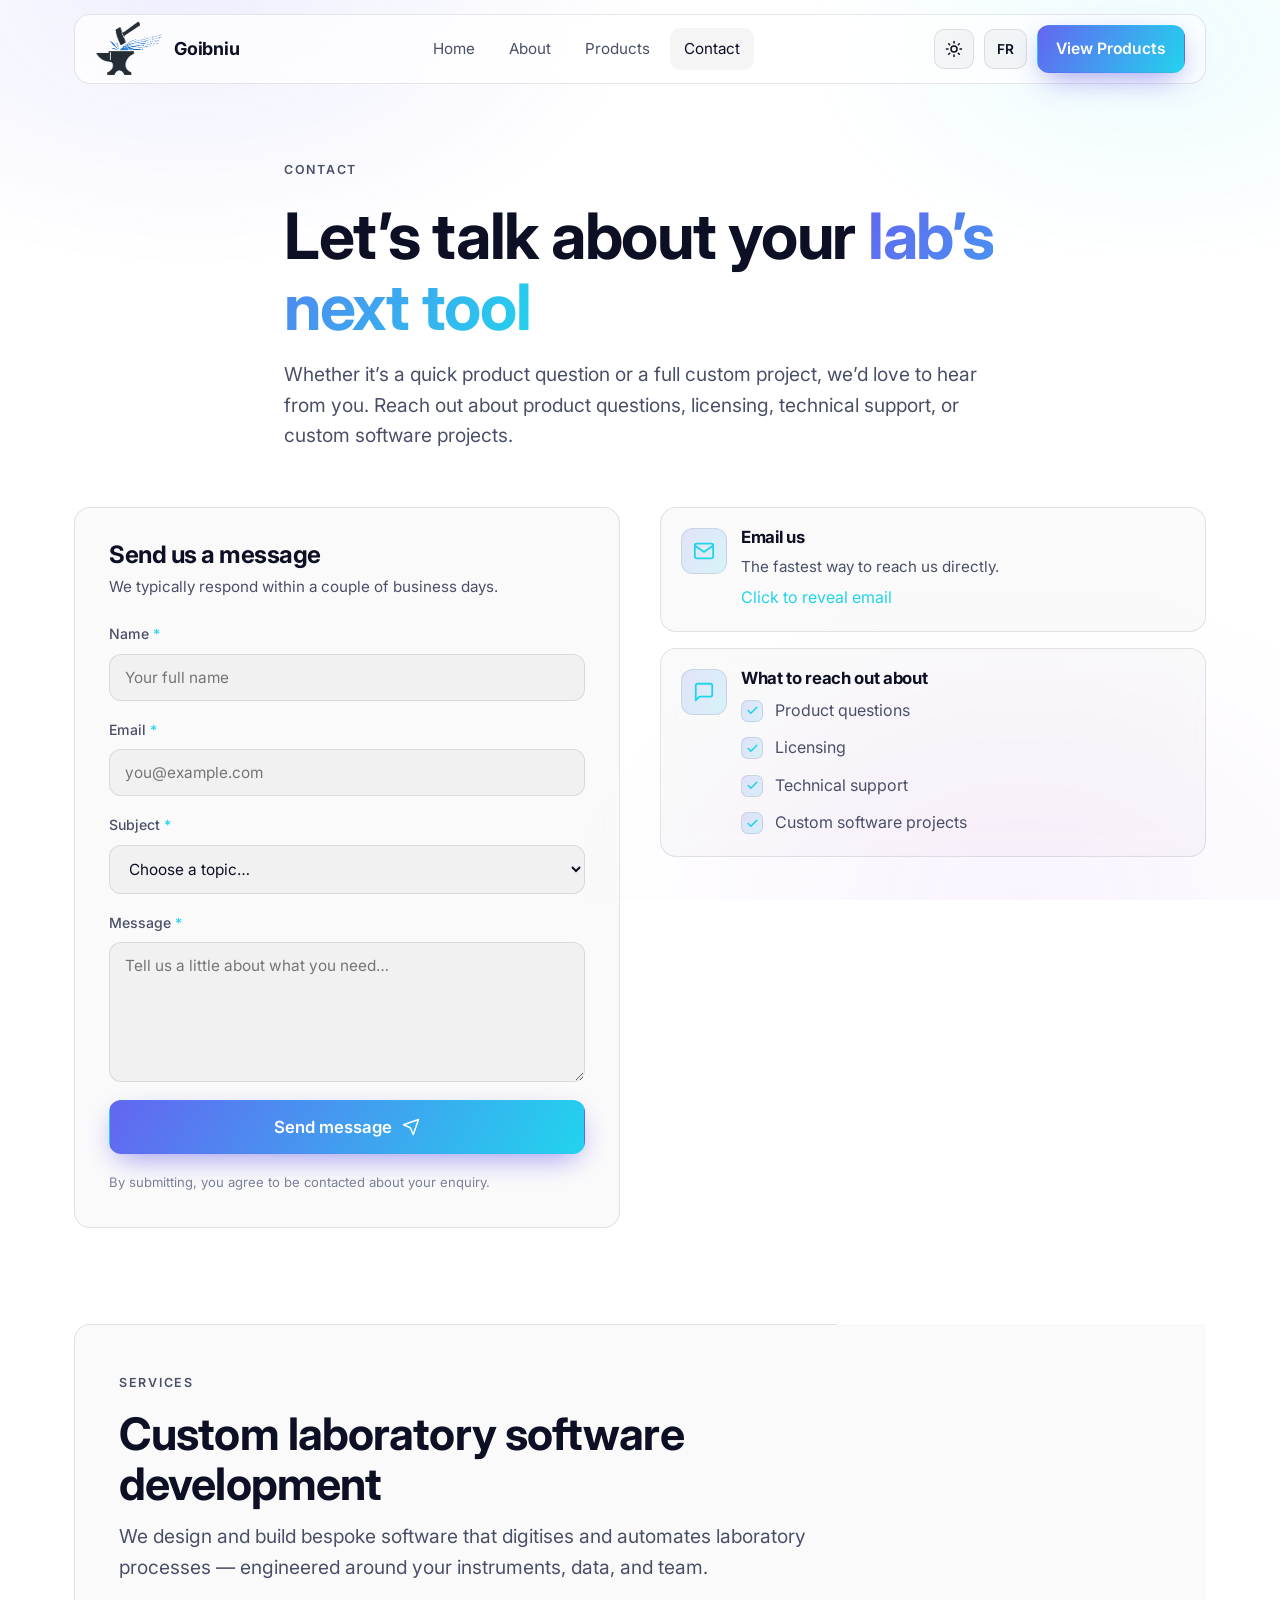
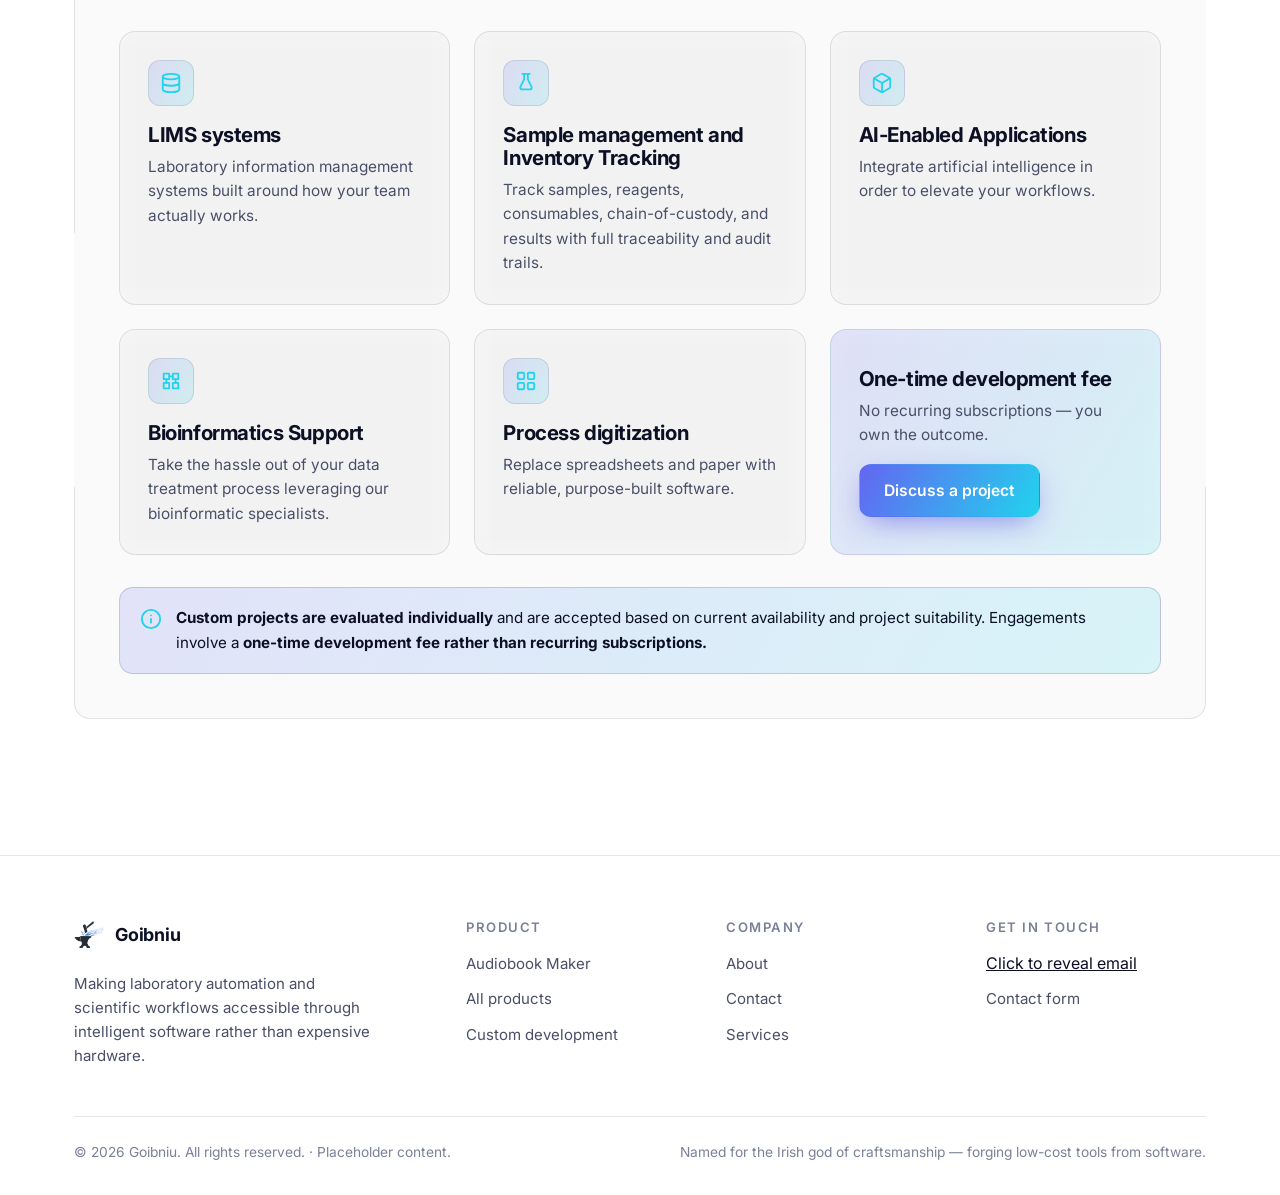
==== contact.html @ ac3070be "initial website" ====
<!DOCTYPE html>
<html lang="en" data-theme="dark">
<head>
  <meta charset="UTF-8" />
  <meta name="viewport" content="width=device-width, initial-scale=1.0" />
  <title>Contact — Goibniu</title>
  <meta name="description" content="Contact Goibniu about product questions, licensing, technical support, or custom laboratory software development. Custom projects are one-time development fees, not subscriptions." />
  <meta name="author" content="Goibniu" />
  <link rel="canonical" href="https://goibniu.example/contact.html" />
  <meta property="og:type" content="website" />
  <meta property="og:title" content="Contact — Goibniu" />
  <meta property="og:description" content="Discuss product questions, licensing, technical support, and custom laboratory software projects." />
  <meta property="og:image" content="assets/img/logo.png" />
  <link rel="icon" type="image/png" href="assets/img/favicon.png" />
  <link rel="preconnect" href="https://fonts.googleapis.com" />
  <link rel="preconnect" href="https://fonts.gstatic.com" crossorigin />
  <link href="https://fonts.googleapis.com/css2?family=Inter:wght@400;500;600;700;800&display=swap" rel="stylesheet" />
  <link rel="stylesheet" href="assets/css/styles.css" />
</head>
<body>
  <!-- ============ HEADER ============ -->
  <header class="nav-wrap">
    <div class="container">
      <nav class="nav" aria-label="Primary">
        <a class="brand" href="index.html" aria-label="Goibniu home">
          <img src="assets/img/logo.png" alt="Goibniu logo" />
          <span>Goibniu</span>
        </a>
        <div class="nav-links">
          <a href="index.html">Home</a>
          <a href="about.html">About</a>
          <a href="products.html">Products</a>
          <a href="contact.html" class="active">Contact</a>
        </div>
        <div class="nav-actions">
          <button class="icon-btn theme-toggle" data-theme-toggle aria-label="Toggle color theme" title="Toggle theme">
            <svg class="moon" viewBox="0 0 24 24" fill="none" stroke="currentColor" stroke-width="2" stroke-linecap="round" stroke-linejoin="round"><path d="M21 12.79A9 9 0 1 1 11.21 3 7 7 0 0 0 21 12.79z"/></svg>
            <svg class="sun" viewBox="0 0 24 24" fill="none" stroke="currentColor" stroke-width="2" stroke-linecap="round" stroke-linejoin="round"><circle cx="12" cy="12" r="4"/><path d="M12 2v2M12 20v2M4.9 4.9l1.4 1.4M17.7 17.7l1.4 1.4M2 12h2M20 12h2M4.9 19.1l1.4-1.4M17.7 6.3l1.4-1.4"/></svg>
          </button>
          <button class="icon-btn" data-lang-toggle aria-label="Passer en français" title="Français" style="width:auto;padding:0 12px;font-weight:600;font-size:.85rem">FR</button>
          <a href="products.html" class="btn btn-primary" style="padding:10px 18px">View Products</a>
          <button class="icon-btn nav-toggle" data-nav-toggle aria-label="Open menu" aria-expanded="false">
            <svg viewBox="0 0 24 24" fill="none" stroke="currentColor" stroke-width="2" stroke-linecap="round"><path d="M3 6h18M3 12h18M3 18h18"/></svg>
          </button>
        </div>
      </nav>
      <div class="mobile-menu" data-mobile-menu>
        <a href="index.html">Home</a>
        <a href="about.html">About</a>
        <a href="products.html">Products</a>
        <a href="contact.html">Contact</a>
      </div>
    </div>
  </header>

  <main>
    <!-- ============ PAGE HERO ============ -->
    <section class="page-hero">
      <div class="container reveal" style="max-width:760px">
        <span class="eyebrow">Contact</span>
        <h1>Let’s talk about your <span class="gradient-text">lab’s next tool</span></h1>
        <p class="lead">Whether it’s a quick product question or a full custom project, we’d love to hear from you. Reach out about product questions, licensing, technical support, or custom software projects.</p>
      </div>
    </section>

    <!-- ============ CONTACT GRID ============ -->
    <section class="section" style="padding-top:32px">
      <div class="container">
        <div class="split" style="align-items:start;gap:40px">
          <!-- Form -->
          <div class="glass reveal" style="padding:34px">
            <h2 style="font-size:1.5rem;margin-bottom:6px">Send us a message</h2>
            <p class="muted" style="margin-bottom:24px;font-size:.95rem">We typically respond within a couple of business days.</p>
            <form class="form-grid" data-contact-form novalidate>
              <!-- Get a free access key at https://web3forms.com and paste it below -->
              <input type="hidden" name="access_key" value="51d391f5-1094-491f-82f8-a4ade3b800b3" />
              <input type="checkbox" name="botcheck" style="display:none" tabindex="-1" autocomplete="off" />
              <div class="field">
                <label for="name">Name <span class="req">*</span></label>
                <input id="name" name="name" type="text" placeholder="Your full name" required autocomplete="name" />
              </div>
              <div class="field">
                <label for="email">Email <span class="req">*</span></label>
                <input id="email" name="email" type="email" placeholder="you@example.com" required autocomplete="email" />
              </div>
              <div class="field">
                <label for="subject">Subject <span class="req">*</span></label>
                <select id="subject" name="subject" required>
                  <option value="">Choose a topic…</option>
                  <option>Product question</option>
                  <option>Licensing</option>
                  <option>Technical support</option>
                  <option>Custom software project</option>
                  <option>Other</option>
                </select>
              </div>
              <div class="field">
                <label for="message">Message <span class="req">*</span></label>
                <textarea id="message" name="message" placeholder="Tell us a little about what you need…" required></textarea>
              </div>
              <button type="submit" class="btn btn-primary btn-lg btn-block">
                Send message
                <svg viewBox="0 0 24 24" fill="none" stroke="currentColor" stroke-width="2" stroke-linecap="round" stroke-linejoin="round"><path d="m22 2-7 20-4-9-9-4 20-7z"/></svg>
              </button>
              <p class="form-note">By submitting, you agree to be contacted about your enquiry.</p>
              <p class="notice" data-form-status role="status" aria-live="polite" style="display:none;margin-top:4px"></p>
            </form>
          </div>

          <!-- Contact info -->
          <div class="reveal d1">
            <div class="contact-cards">
              <div class="card contact-card">
                <div class="icon"><svg viewBox="0 0 24 24" fill="none" stroke="currentColor" stroke-width="2" stroke-linecap="round" stroke-linejoin="round"><rect x="2" y="4" width="20" height="16" rx="2"/><path d="m22 6-10 7L2 6"/></svg></div>
                <div>
                  <h3 style="font-size:1.05rem">Email us</h3>
                  <p class="muted" style="font-size:.95rem;margin-bottom:6px">The fastest way to reach us directly.</p>
                  <button type="button" data-reveal-email data-eu="damianjmagill" data-ed="gmail.com" style="color:var(--cyan);font-weight:600;background:none;border:none;padding:0;cursor:pointer;font:inherit">Click to reveal email</button>
                </div>
              </div>
              <div class="card contact-card">
                <div class="icon"><svg viewBox="0 0 24 24" fill="none" stroke="currentColor" stroke-width="2" stroke-linecap="round" stroke-linejoin="round"><path d="M21 15a2 2 0 0 1-2 2H7l-4 4V5a2 2 0 0 1 2-2h14a2 2 0 0 1 2 2z"/></svg></div>
                <div>
                  <h3 style="font-size:1.05rem">What to reach out about</h3>
                  <ul class="check-list" style="margin-top:10px">
                    <li><span class="ck"><svg viewBox="0 0 24 24" fill="none" stroke="currentColor" stroke-width="3" stroke-linecap="round" stroke-linejoin="round"><path d="M20 6 9 17l-5-5"/></svg></span> Product questions</li>
                    <li><span class="ck"><svg viewBox="0 0 24 24" fill="none" stroke="currentColor" stroke-width="3" stroke-linecap="round" stroke-linejoin="round"><path d="M20 6 9 17l-5-5"/></svg></span> Licensing</li>
                    <li><span class="ck"><svg viewBox="0 0 24 24" fill="none" stroke="currentColor" stroke-width="3" stroke-linecap="round" stroke-linejoin="round"><path d="M20 6 9 17l-5-5"/></svg></span> Technical support</li>
                    <li><span class="ck"><svg viewBox="0 0 24 24" fill="none" stroke="currentColor" stroke-width="3" stroke-linecap="round" stroke-linejoin="round"><path d="M20 6 9 17l-5-5"/></svg></span> Custom software projects</li>
                  </ul>
                </div>
              </div>
            </div>
          </div>
        </div>
      </div>
    </section>

    <!-- ============ CUSTOM SERVICES SECTION ============ -->
    <section class="section" id="custom" style="padding-top:0">
      <div class="container">
        <div class="glass" style="padding:44px">
          <div class="section-head reveal" style="max-width:720px">
            <span class="eyebrow">Services</span>
            <h2>Custom laboratory software development</h2>
            <p class="lead">We design and build bespoke software that digitises and automates laboratory processes — engineered around your instruments, data, and team.</p>
          </div>

          <div class="grid grid-3 reveal d1">
            <article class="card">
              <div class="icon"><svg viewBox="0 0 24 24" fill="none" stroke="currentColor" stroke-width="2" stroke-linecap="round" stroke-linejoin="round"><ellipse cx="12" cy="5" rx="9" ry="3"/><path d="M3 5v14a9 3 0 0 0 18 0V5M3 12a9 3 0 0 0 18 0"/></svg></div>
              <h3>LIMS systems</h3>
              <p>Laboratory information management systems built around how your team actually works.</p>
            </article>
            <article class="card">
              <div class="icon"><svg viewBox="0 0 24 24" fill="none" stroke="currentColor" stroke-width="2" stroke-linecap="round" stroke-linejoin="round"><path d="M10 2v6l-4 8a2 2 0 0 0 2 3h8a2 2 0 0 0 2-3l-4-8V2M8 2h8"/></svg></div>
              <h3>Sample management and Inventory Tracking</h3>
              <p>Track samples, reagents, consumables, chain-of-custody, and results with full traceability and audit trails.</p>
            </article>
            <article class="card">
              <div class="icon"><svg viewBox="0 0 24 24" fill="none" stroke="currentColor" stroke-width="2" stroke-linecap="round" stroke-linejoin="round"><path d="M21 16V8a2 2 0 0 0-1-1.73l-7-4a2 2 0 0 0-2 0l-7 4A2 2 0 0 0 3 8v8a2 2 0 0 0 1 1.73l7 4a2 2 0 0 0 2 0l7-4A2 2 0 0 0 21 16z"/><path d="M3.3 7 12 12l8.7-5M12 22V12"/></svg></div>
              <h3>AI-Enabled Applications</h3>
              <p>Integrate artificial intelligence in order to elevate your workflows.</p>
            </article>
            <article class="card">
              <div class="icon"><svg viewBox="0 0 24 24" fill="none" stroke="currentColor" stroke-width="2" stroke-linecap="round" stroke-linejoin="round"><path d="M4 4h6v6H4zM14 4h6v6h-6zM14 14h6v6h-6zM4 14h6v6H4z"/><path d="M10 7h4M7 10v4M17 10v4"/></svg></div>
              <h3>Bioinformatics Support</h3>
              <p>Take the hassle out of your data treatment process leveraging our bioinformatic specialists.</p>
            </article>
            <article class="card">
              <div class="icon"><svg viewBox="0 0 24 24" fill="none" stroke="currentColor" stroke-width="2" stroke-linecap="round" stroke-linejoin="round"><rect x="3" y="3" width="7" height="7" rx="1"/><rect x="14" y="3" width="7" height="7" rx="1"/><rect x="14" y="14" width="7" height="7" rx="1"/><rect x="3" y="14" width="7" height="7" rx="1"/></svg></div>
              <h3>Process digitization</h3>
              <p>Replace spreadsheets and paper with reliable, purpose-built software.</p>
            </article>
            <article class="card" style="display:grid;align-content:center;background:var(--brand-grad-soft)">
              <h3 style="margin-bottom:8px">One-time development fee</h3>
              <p class="muted" style="margin-bottom:16px">No recurring subscriptions — you own the outcome.</p>
              <a href="#" data-mailto-link data-eu="damianjmagill" data-ed="gmail.com" data-subject="Custom project enquiry" class="btn btn-primary" style="width:fit-content">Discuss a project</a>
            </article>
          </div>

          <div class="notice reveal" style="margin-top:32px">
            <span class="n-ic"><svg viewBox="0 0 24 24" width="22" height="22" fill="none" stroke="currentColor" stroke-width="2" stroke-linecap="round" stroke-linejoin="round"><circle cx="12" cy="12" r="10"/><path d="M12 16v-4M12 8h.01"/></svg></span>
            <p><strong>Custom projects are evaluated individually</strong> and are accepted based on current availability and project suitability. Engagements involve a <strong>one-time development fee rather than recurring subscriptions.</strong></p>
          </div>
        </div>
      </div>
    </section>
  </main>

  <!-- ============ FOOTER ============ -->
  <footer class="footer">
    <div class="container">
      <div class="footer-grid">
        <div class="f-brand">
          <a class="brand" href="index.html" aria-label="Goibniu home">
            <img src="assets/img/logo.png" alt="Goibniu logo" style="width:30px;height:30px" />
            <span>Goibniu</span>
          </a>
          <p>Making laboratory automation and scientific workflows accessible through intelligent software rather than expensive hardware.</p>
        </div>
        <div>
          <h4>Product</h4>
          <ul>
            <li><a href="products.html#audiobook-maker">Audiobook Maker</a></li>
            <li><a href="products.html">All products</a></li>
            <li><a href="contact.html#custom">Custom development</a></li>
          </ul>
        </div>
        <div>
          <h4>Company</h4>
          <ul>
            <li><a href="about.html">About</a></li>
            <li><a href="contact.html">Contact</a></li>
            <li><a href="contact.html#custom">Services</a></li>
          </ul>
        </div>
        <div>
          <h4>Get in touch</h4>
          <ul>
            <li><button type="button" data-reveal-email data-eu="goibniu.software" data-ed="gmail.com" style="background:none;border:none;padding:0;cursor:pointer;font:inherit;color:inherit;text-decoration:underline">Click to reveal email</button></li>
            <li><a href="contact.html">Contact form</a></li>
          </ul>
        </div>
      </div>
      <div class="footer-bottom">
        <span>© <span data-year>2026</span> Goibniu. All rights reserved. <span class="faint">· Placeholder content.</span></span>
        <span class="faint">Named for the Irish god of craftsmanship — forging low-cost tools from software.</span>
      </div>
    </div>
  </footer>

  <script src="assets/js/main.js"></script>
  <script src="assets/js/main.js"></script>
  <script src= "assets/js/i18n.fr.js"></script>
  <script src="assets/js/i18n.js"></script>
</body>
</html>
---- assets/css/styles.css ----
/* =========================================================================
   Goibniu — Design System
   Premium, minimalist SaaS aesthetic (Stripe / Linear / Vercel inspired)
   ========================================================================= */

/* ---------- Design Tokens ---------- */
:root {
  /* Brand */
  --indigo: #6366f1;
  --indigo-600: #4f46e5;
  --cyan: #22d3ee;
  --violet: #a855f7;
  --brand-grad: linear-gradient(120deg, #6366f1 0%, #22d3ee 100%);
  --brand-grad-soft: linear-gradient(120deg, rgba(99,102,241,.16), rgba(34,211,238,.16));

  /* Dark theme (default) */
  --bg: #070810;
  --bg-2: #0b0d18;
  --surface: rgba(255, 255, 255, 0.03);
  --surface-2: rgba(255, 255, 255, 0.05);
  --border: rgba(255, 255, 255, 0.08);
  --border-strong: rgba(255, 255, 255, 0.14);
  --text: #f4f5fb;
  --text-muted: #a5a9be;
  --text-faint: #71768f;
  --shadow: 0 20px 60px -20px rgba(0, 0, 0, 0.6);
  --glass-blur: saturate(160%) blur(14px);

  /* Type */
  --font: "Inter", ui-sans-serif, system-ui, -apple-system, "Segoe UI", Roboto, Helvetica, Arial, sans-serif;
  --maxw: 1180px;
  --radius: 16px;
  --radius-lg: 22px;
  --radius-sm: 10px;

  --ease: cubic-bezier(0.22, 1, 0.36, 1);
}

[data-theme="light"] {
  --bg: #ffffff;
  --bg-2: #f6f7fb;
  --surface: rgba(15, 18, 40, 0.02);
  --surface-2: rgba(15, 18, 40, 0.04);
  --border: rgba(15, 18, 40, 0.10);
  --border-strong: rgba(15, 18, 40, 0.16);
  --text: #0d1024;
  --text-muted: #4a4f68;
  --text-faint: #7b8098;
  --shadow: 0 24px 60px -28px rgba(24, 28, 60, 0.35);
}

/* ---------- Reset ---------- */
*, *::before, *::after { box-sizing: border-box; }
* { margin: 0; }
html { scroll-behavior: smooth; -webkit-text-size-adjust: 100%; }
body {
  font-family: var(--font);
  background: var(--bg);
  color: var(--text);
  line-height: 1.6;
  -webkit-font-smoothing: antialiased;
  text-rendering: optimizeLegibility;
  overflow-x: hidden;
}
img { max-width: 100%; display: block; }
a { color: inherit; text-decoration: none; }
button { font-family: inherit; cursor: pointer; }
:focus-visible { outline: 2px solid var(--cyan); outline-offset: 3px; border-radius: 6px; }

/* ---------- Ambient background ---------- */
body::before {
  content: "";
  position: fixed;
  inset: 0;
  z-index: -2;
  background:
    radial-gradient(60% 50% at 15% 0%, rgba(99, 102, 241, 0.18), transparent 60%),
    radial-gradient(50% 45% at 90% 5%, rgba(34, 211, 238, 0.14), transparent 55%),
    radial-gradient(60% 60% at 80% 100%, rgba(168, 85, 247, 0.12), transparent 60%);
  pointer-events: none;
}
[data-theme="light"] body::before { opacity: 0.55; }

/* ---------- Layout ---------- */
.container { width: 100%; max-width: var(--maxw); margin-inline: auto; padding-inline: 24px; }
.section { padding: 96px 0; position: relative; }
.section-sm { padding: 64px 0; }
.grid { display: grid; gap: 24px; }
.center { text-align: center; }

/* ---------- Typography ---------- */
h1, h2, h3, h4 { line-height: 1.12; letter-spacing: -0.02em; font-weight: 700; }
h1 { font-size: clamp(2.4rem, 5.2vw, 4rem); }
h2 { font-size: clamp(1.9rem, 3.6vw, 2.8rem); }
h3 { font-size: clamp(1.15rem, 1.6vw, 1.35rem); }
.lead { font-size: clamp(1.05rem, 1.5vw, 1.25rem); color: var(--text-muted); }
.eyebrow {
  display: inline-flex; align-items: center; gap: 8px;
  font-size: 0.78rem; font-weight: 600; letter-spacing: 0.14em; text-transform: uppercase;
  color: var(--text-muted);
}
.gradient-text {
  background: var(--brand-grad);
  -webkit-background-clip: text; background-clip: text;
  color: transparent;
}
.muted { color: var(--text-muted); }
.faint { color: var(--text-faint); }
.max-60 { max-width: 60ch; }
.mx-auto { margin-inline: auto; }

/* ---------- Badges / chips ---------- */
.badge {
  display: inline-flex; align-items: center; gap: 8px;
  padding: 6px 14px; border-radius: 999px;
  background: var(--surface-2); border: 1px solid var(--border);
  font-size: 0.8rem; font-weight: 500; color: var(--text-muted);
  backdrop-filter: var(--glass-blur);
}
.badge .dot { width: 7px; height: 7px; border-radius: 50%; background: var(--cyan); box-shadow: 0 0 10px var(--cyan); }
.chip {
  display: inline-flex; align-items: center; gap: 8px;
  padding: 8px 14px; border-radius: 10px;
  background: var(--surface); border: 1px solid var(--border);
  font-size: 0.9rem; color: var(--text);
}

/* ---------- Buttons ---------- */
.btn {
  display: inline-flex; align-items: center; justify-content: center; gap: 10px;
  padding: 13px 24px; border-radius: 12px;
  font-weight: 600; font-size: 0.98rem; border: 1px solid transparent;
  transition: transform .25s var(--ease), box-shadow .25s var(--ease), background .25s var(--ease), border-color .25s;
  white-space: nowrap;
}
.btn svg { width: 18px; height: 18px; }
.btn-primary {
  color: #fff; background: var(--brand-grad);
  box-shadow: 0 10px 30px -8px rgba(79, 70, 229, 0.6);
}
.btn-primary:hover { transform: translateY(-2px); box-shadow: 0 18px 40px -10px rgba(79, 70, 229, 0.75); }
.btn-ghost {
  color: var(--text); background: var(--surface-2);
  border-color: var(--border-strong); backdrop-filter: var(--glass-blur);
}
.btn-ghost:hover { transform: translateY(-2px); border-color: var(--cyan); background: var(--surface); }
.btn-lg { padding: 16px 30px; font-size: 1.05rem; }
.btn-block { width: 100%; }

/* ---------- Glass cards ---------- */
.glass {
  background: var(--surface);
  border: 1px solid var(--border);
  border-radius: var(--radius);
  backdrop-filter: var(--glass-blur);
  -webkit-backdrop-filter: var(--glass-blur);
}
.card {
  background: var(--surface);
  border: 1px solid var(--border);
  border-radius: var(--radius);
  padding: 28px;
  backdrop-filter: var(--glass-blur);
  transition: transform .35s var(--ease), border-color .35s, background .35s;
  position: relative; overflow: hidden;
}
.card:hover { transform: translateY(-4px); border-color: var(--border-strong); background: var(--surface-2); }
.card .icon {
  width: 46px; height: 46px; border-radius: 12px;
  display: grid; place-items: center; margin-bottom: 18px;
  background: var(--brand-grad-soft); border: 1px solid var(--border);
  color: var(--cyan);
}
.card .icon svg, .icon > svg { width: 22px; height: 22px; }
.card h3 { margin-bottom: 8px; }
.card p { color: var(--text-muted); font-size: 0.96rem; }

/* subtle top highlight line on feature cards */
.card.glow::before {
  content: ""; position: absolute; top: 0; left: 0; right: 0; height: 1px;
  background: linear-gradient(90deg, transparent, var(--cyan), transparent);
  opacity: .5;
}

/* ---------- Header / Nav ---------- */
.nav-wrap { position: sticky; top: 0; z-index: 100; }
.nav {
  display: flex; align-items: center; justify-content: space-between;
  gap: 20px; height: 70px;
  margin-top: 14px; padding: 0 20px;
  border: 1px solid var(--border); border-radius: 16px;
  background: color-mix(in srgb, var(--bg) 72%, transparent);
  backdrop-filter: var(--glass-blur); -webkit-backdrop-filter: var(--glass-blur);
  transition: box-shadow .3s, background .3s;
}
.nav.scrolled { box-shadow: var(--shadow); background: color-mix(in srgb, var(--bg) 86%, transparent); }
.brand { display: inline-flex; align-items: center; gap: 11px; font-weight: 700; font-size: 1.12rem; letter-spacing: -0.01em; }
.brand img { width: 68px; height: 60px; }
.nav-links { display: flex; align-items: center; gap: 6px; }
.nav-links a {
  padding: 9px 14px; border-radius: 10px; font-size: 0.95rem; color: var(--text-muted);
  transition: color .2s, background .2s;
}
.nav-links a:hover { color: var(--text); background: var(--surface-2); }
.nav-links a.active { color: var(--text); background: var(--surface-2); }
.nav-actions { display: flex; align-items: center; gap: 10px; }
.icon-btn {
  width: 40px; height: 40px; border-radius: 10px; display: grid; place-items: center;
  background: var(--surface-2); border: 1px solid var(--border); color: var(--text);
  transition: border-color .2s, transform .2s;
}
.icon-btn:hover { border-color: var(--cyan); transform: translateY(-1px); }
.icon-btn svg { width: 18px; height: 18px; }
.theme-toggle .sun { display: none; }
[data-theme="light"] .theme-toggle .sun { display: block; }
[data-theme="light"] .theme-toggle .moon { display: none; }
.nav-toggle { display: none; }

/* Mobile menu */
.mobile-menu {
  display: none; flex-direction: column; gap: 6px;
  margin-top: 10px; padding: 14px; border-radius: 16px;
  border: 1px solid var(--border); background: color-mix(in srgb, var(--bg) 92%, transparent);
  backdrop-filter: var(--glass-blur);
}
.mobile-menu.open { display: flex; }
.mobile-menu a { padding: 12px 14px; border-radius: 10px; color: var(--text-muted); }
.mobile-menu a:hover { background: var(--surface-2); color: var(--text); }

/* ---------- Hero ---------- */
.hero { position: relative; padding: 84px 0 72px; }
.hero-inner { max-width: 860px; }
.hero h1 { margin: 22px 0 20px; }
.hero .lead { max-width: 60ch; }
.hero-cta { display: flex; flex-wrap: wrap; gap: 14px; margin-top: 32px; }
.hero-meta { display: flex; flex-wrap: wrap; gap: 26px; margin-top: 40px; color: var(--text-faint); font-size: 0.9rem; }
.hero-meta strong { color: var(--text); font-weight: 700; display: block; font-size: 1.5rem; letter-spacing: -0.02em; }

.hero-visual { margin-top: 60px; }

/* ---------- App mockup (CSS/SVG placeholder screenshot) ---------- */
.mock {
  border-radius: var(--radius-lg); border: 1px solid var(--border-strong);
  background: linear-gradient(180deg, var(--bg-2), var(--bg));
  box-shadow: var(--shadow); overflow: hidden;
}
.mock-bar {
  display: flex; align-items: center; gap: 8px; padding: 12px 16px;
  border-bottom: 1px solid var(--border); background: var(--surface);
}
.mock-bar .dots { display: flex; gap: 7px; }
.mock-bar .dots span { width: 11px; height: 11px; border-radius: 50%; background: var(--border-strong); }
.mock-bar .dots span:nth-child(1) { background: #ff5f57; }
.mock-bar .dots span:nth-child(2) { background: #febc2e; }
.mock-bar .dots span:nth-child(3) { background: #28c840; }
.mock-bar .url {
  margin-left: 12px; font-size: 0.78rem; color: var(--text-faint);
  padding: 5px 12px; border-radius: 8px; background: var(--surface-2); border: 1px solid var(--border);
}
.mock-body { display: grid; grid-template-columns: 220px 1fr; min-height: 360px; }
.mock-side { border-right: 1px solid var(--border); padding: 16px; background: var(--surface); }
.mock-side .s-title { font-size: 0.72rem; text-transform: uppercase; letter-spacing: .12em; color: var(--text-faint); margin-bottom: 12px; }
.mock-item { display: flex; align-items: center; gap: 10px; padding: 9px 10px; border-radius: 8px; font-size: 0.85rem; color: var(--text-muted); }
.mock-item.active { background: var(--brand-grad-soft); color: var(--text); border: 1px solid var(--border); }
.mock-item .mi-ic { width: 16px; height: 16px; border-radius: 4px; background: var(--brand-grad); opacity: .8; flex: none; }
.mock-main { padding: 24px; display: flex; flex-direction: column; gap: 18px; }
.mock-h { display: flex; align-items: center; justify-content: space-between; }
.mock-h .mh-title { font-weight: 600; }
.wave { display: flex; align-items: flex-end; gap: 4px; height: 90px; padding: 14px; border-radius: 12px; background: var(--surface-2); border: 1px solid var(--border); }
.wave span { flex: 1; border-radius: 4px 4px 0 0; background: var(--brand-grad); opacity: .85; animation: wave 1.6s var(--ease) infinite; }
@keyframes wave { 0%,100% { transform: scaleY(0.35); } 50% { transform: scaleY(1); } }
.mock-row { display: flex; gap: 12px; }
.mock-pill { flex: 1; padding: 14px; border-radius: 12px; background: var(--surface-2); border: 1px solid var(--border); }
.mock-pill .p-label { font-size: 0.72rem; color: var(--text-faint); }
.mock-pill .p-val { font-weight: 600; margin-top: 4px; }
.mock-play { display: flex; align-items: center; gap: 14px; padding: 14px; border-radius: 12px; background: var(--surface); border: 1px solid var(--border); }
.mock-play .pbtn { width: 40px; height: 40px; border-radius: 50%; background: var(--brand-grad); display: grid; place-items: center; color: #fff; flex: none; }
.mock-play .pbar { flex: 1; height: 6px; border-radius: 3px; background: var(--surface-2); overflow: hidden; }
.mock-play .pbar i { display: block; height: 100%; width: 42%; background: var(--brand-grad); }

/* Generic image placeholder */
.img-ph {
  position: relative; border-radius: var(--radius); overflow: hidden;
  border: 1px solid var(--border-strong); background:
    linear-gradient(135deg, rgba(99,102,241,.12), rgba(34,211,238,.08)), var(--bg-2);
  aspect-ratio: 16 / 10; display: grid; place-items: center;
}
.img-ph .ph-label {
  position: absolute; top: 12px; left: 12px; font-size: 0.7rem; letter-spacing: .1em; text-transform: uppercase;
  color: var(--text-faint); background: var(--surface-2); border: 1px solid var(--border);
  padding: 4px 10px; border-radius: 999px;
}
.img-ph .ph-mark { opacity: .5; }
.img-ph .ph-mark svg { width: 54px; height: 54px; color: var(--text-faint); }

/* ---------- Feature grids ---------- */
.grid-2 { grid-template-columns: repeat(2, 1fr); }
.grid-3 { grid-template-columns: repeat(3, 1fr); }
.grid-4 { grid-template-columns: repeat(4, 1fr); }

/* Split section */
.split { display: grid; grid-template-columns: 1fr 1fr; gap: 56px; align-items: center; }
.split.reverse .split-media { order: -1; }

/* Feature list with checks */
.check-list { list-style: none; padding: 0; display: grid; gap: 12px; margin-top: 8px; }
.check-list li { display: flex; align-items: flex-start; gap: 12px; color: var(--text-muted); }
.check-list li .ck {
  flex: none; width: 22px; height: 22px; border-radius: 7px; display: grid; place-items: center; margin-top: 2px;
  background: var(--brand-grad-soft); border: 1px solid var(--border); color: var(--cyan);
}
.check-list li .ck svg { width: 13px; height: 13px; }

/* ---------- Callout / notice ---------- */
.notice {
  display: flex; gap: 14px; align-items: flex-start;
  padding: 18px 20px; border-radius: 14px;
  background: var(--brand-grad-soft); border: 1px solid var(--border-strong);
}
.notice .n-ic { flex: none; color: var(--cyan); margin-top: 2px; }
.notice p { color: var(--text); font-size: 0.95rem; }
.notice strong { color: var(--text); }

/* ---------- CTA band ---------- */
.cta-band {
  position: relative; overflow: hidden; text-align: center;
  padding: 72px 32px; border-radius: var(--radius-lg);
  border: 1px solid var(--border-strong);
  background: linear-gradient(120deg, rgba(99,102,241,.16), rgba(34,211,238,.12)), var(--bg-2);
}
.cta-band::after {
  content: ""; position: absolute; inset: -40% -10% auto; height: 60%;
  background: radial-gradient(50% 60% at 50% 0%, rgba(34,211,238,.25), transparent 70%);
  pointer-events: none;
}
.cta-band h2 { margin-bottom: 14px; }
.cta-band .hero-cta { justify-content: center; }

/* ---------- Product catalogue ---------- */
.product {
  display: grid; grid-template-columns: 1.05fr 1fr; gap: 0;
  border: 1px solid var(--border); border-radius: var(--radius-lg); overflow: hidden;
  background: var(--surface); backdrop-filter: var(--glass-blur);
}
.product .p-media { padding: 32px; display: grid; align-content: center; background:
  linear-gradient(160deg, rgba(99,102,241,.10), rgba(34,211,238,.05)); border-right: 1px solid var(--border); }
.product .p-info { padding: 40px; }
.product .p-info h3 { font-size: 1.7rem; margin-bottom: 6px; }
.product .p-tag { color: var(--cyan); font-size: 0.85rem; font-weight: 600; letter-spacing: .04em; }
.spec-grid { display: grid; grid-template-columns: 1fr 1fr; gap: 12px; margin: 22px 0; }
.spec {
  padding: 12px 14px; border-radius: 12px; background: var(--surface-2); border: 1px solid var(--border);
}
.spec .s-k { font-size: 0.72rem; text-transform: uppercase; letter-spacing: .1em; color: var(--text-faint); }
.spec .s-v { font-weight: 600; font-size: 0.92rem; margin-top: 3px; }
.tags { display: flex; flex-wrap: wrap; gap: 8px; margin: 18px 0; }

/* Coming soon product card */
.soon {
  border: 1px dashed var(--border-strong); border-radius: var(--radius-lg);
  padding: 40px; text-align: center; background: var(--surface);
}
.soon .icon { margin: 0 auto 16px; }

/* ---------- Contact ---------- */
.form-grid { display: grid; gap: 18px; }
.field { display: grid; gap: 8px; }
.field label { font-size: 0.88rem; font-weight: 500; color: var(--text-muted); }
.field input, .field textarea, .field select {
  width: 100%; padding: 13px 15px; border-radius: 12px;
  background: var(--surface-2); border: 1px solid var(--border); color: var(--text);
  font-family: inherit; font-size: 0.96rem; transition: border-color .2s, background .2s;
}
.field textarea { resize: vertical; min-height: 140px; }
.field input:focus, .field textarea:focus, .field select:focus { border-color: var(--cyan); background: var(--surface); outline: none; }
.field .req { color: var(--cyan); }
.form-note { font-size: 0.82rem; color: var(--text-faint); }
.contact-cards { display: grid; gap: 16px; }
.contact-card { display: flex; gap: 14px; align-items: flex-start; padding: 20px; }
.contact-card .icon { margin: 0; }

/* ---------- Footer ---------- */
.footer { border-top: 1px solid var(--border); margin-top: 40px; padding: 64px 0 32px; }
.footer-grid { display: grid; grid-template-columns: 1.6fr repeat(3, 1fr); gap: 40px; }
.footer h4 { font-size: 0.82rem; text-transform: uppercase; letter-spacing: .12em; color: var(--text-faint); margin-bottom: 16px; font-weight: 600; }
.footer ul { list-style: none; padding: 0; display: grid; gap: 10px; }
.footer ul a { color: var(--text-muted); font-size: 0.94rem; }
.footer ul a:hover { color: var(--text); }
.footer .f-brand p { color: var(--text-muted); max-width: 34ch; margin-top: 14px; font-size: 0.94rem; }
.footer-bottom {
  margin-top: 48px; padding-top: 24px; border-top: 1px solid var(--border);
  display: flex; justify-content: space-between; gap: 16px; flex-wrap: wrap;
  color: var(--text-faint); font-size: 0.86rem;
}

/* ---------- Scroll reveal ---------- */
.reveal { opacity: 0; transform: translateY(24px); transition: opacity .7s var(--ease), transform .7s var(--ease); }
.reveal.in { opacity: 1; transform: none; }
.reveal.d1 { transition-delay: .08s; }
.reveal.d2 { transition-delay: .16s; }
.reveal.d3 { transition-delay: .24s; }

/* ---------- Page hero (secondary pages) ---------- */
.page-hero { padding: 72px 0 24px; }
.page-hero h1 { margin: 18px 0 16px; }

/* ---------- Divider label ---------- */
.section-head { max-width: 640px; margin-bottom: 48px; }
.section-head.center { margin-inline: auto; }
.section-head h2 { margin: 14px 0 12px; }

/* ---------- Responsive ---------- */
@media (max-width: 980px) {
  .grid-4 { grid-template-columns: repeat(2, 1fr); }
  .grid-3 { grid-template-columns: repeat(2, 1fr); }
  .split, .product { grid-template-columns: 1fr; }
  .split.reverse .split-media { order: 0; }
  .product .p-media { border-right: none; border-bottom: 1px solid var(--border); }
  .footer-grid { grid-template-columns: 1fr 1fr; }
  .footer .f-brand { grid-column: 1 / -1; }
}
@media (max-width: 720px) {
  .section { padding: 72px 0; }
  .nav-links { display: none; }
  .nav-toggle { display: grid; }
  .grid-4, .grid-3, .grid-2 { grid-template-columns: 1fr; }
  .spec-grid { grid-template-columns: 1fr 1fr; }
  .mock-body { grid-template-columns: 1fr; }
  .mock-side { display: none; }
  .footer-grid { grid-template-columns: 1fr; }
  .hero-meta { gap: 20px; }
}

/* Reduced motion */
@media (prefers-reduced-motion: reduce) {
  * { animation: none !important; scroll-behavior: auto !important; }
  .reveal { opacity: 1; transform: none; transition: none; }
}

/* Audiobook screenshot */

.hero-screenshot {
    width: 100%;
    max-width: 1100px;
    display: block;
    margin: 0 auto;
    border-radius: 18px;
    border: 1px solid rgba(255,255,255,0.08);
    box-shadow: 0 30px 80px rgba(0,0,0,.45);
}

/* =========================================================================
   Legal & Policies page — additive only, does not modify existing rules
   ========================================================================= */

.legal-layout {
  display: grid;
  grid-template-columns: 260px 1fr;
  gap: 32px;
  align-items: start;
}

.legal-nav {
  display: grid;
  gap: 4px;
  position: sticky;
  top: 96px;
  padding: 8px;
  border: 1px solid var(--border);
  border-radius: var(--radius);
  background: var(--surface);
}

.legal-nav-item {
  display: flex;
  align-items: center;
  text-align: left;
  width: 100%;
  padding: 11px 14px;
  border-radius: var(--radius-sm);
  border: none;
  background: transparent;
  color: var(--text-muted);
  font-family: inherit;
  font-size: 0.92rem;
  font-weight: 500;
  cursor: pointer;
  transition: background .2s var(--ease), color .2s var(--ease);
}

.legal-nav-item:hover { color: var(--text); background: var(--surface-2); }

.legal-nav-item.active {
  color: var(--text);
  background: var(--brand-grad-soft);
  border: 1px solid var(--border);
  font-weight: 600;
}

.legal-content {
  padding: 44px;
  min-height: 320px;
}

.legal-doc { display: none; }
.legal-doc.active { display: block; }
.legal-doc h2 { margin: 12px 0 8px; }
.legal-doc .legal-meta { margin-bottom: 24px; font-size: 0.88rem; }
.legal-doc .notice { margin-top: 8px; }

@media (max-width: 860px) {
  .legal-layout { grid-template-columns: 1fr; }
  .legal-nav {
    position: static;
    grid-auto-flow: column;
    grid-auto-columns: max-content;
    overflow-x: auto;
    -webkit-overflow-scrolling: touch;
  }
  .legal-nav-item { white-space: nowrap; }
  .legal-content { padding: 28px; }
}
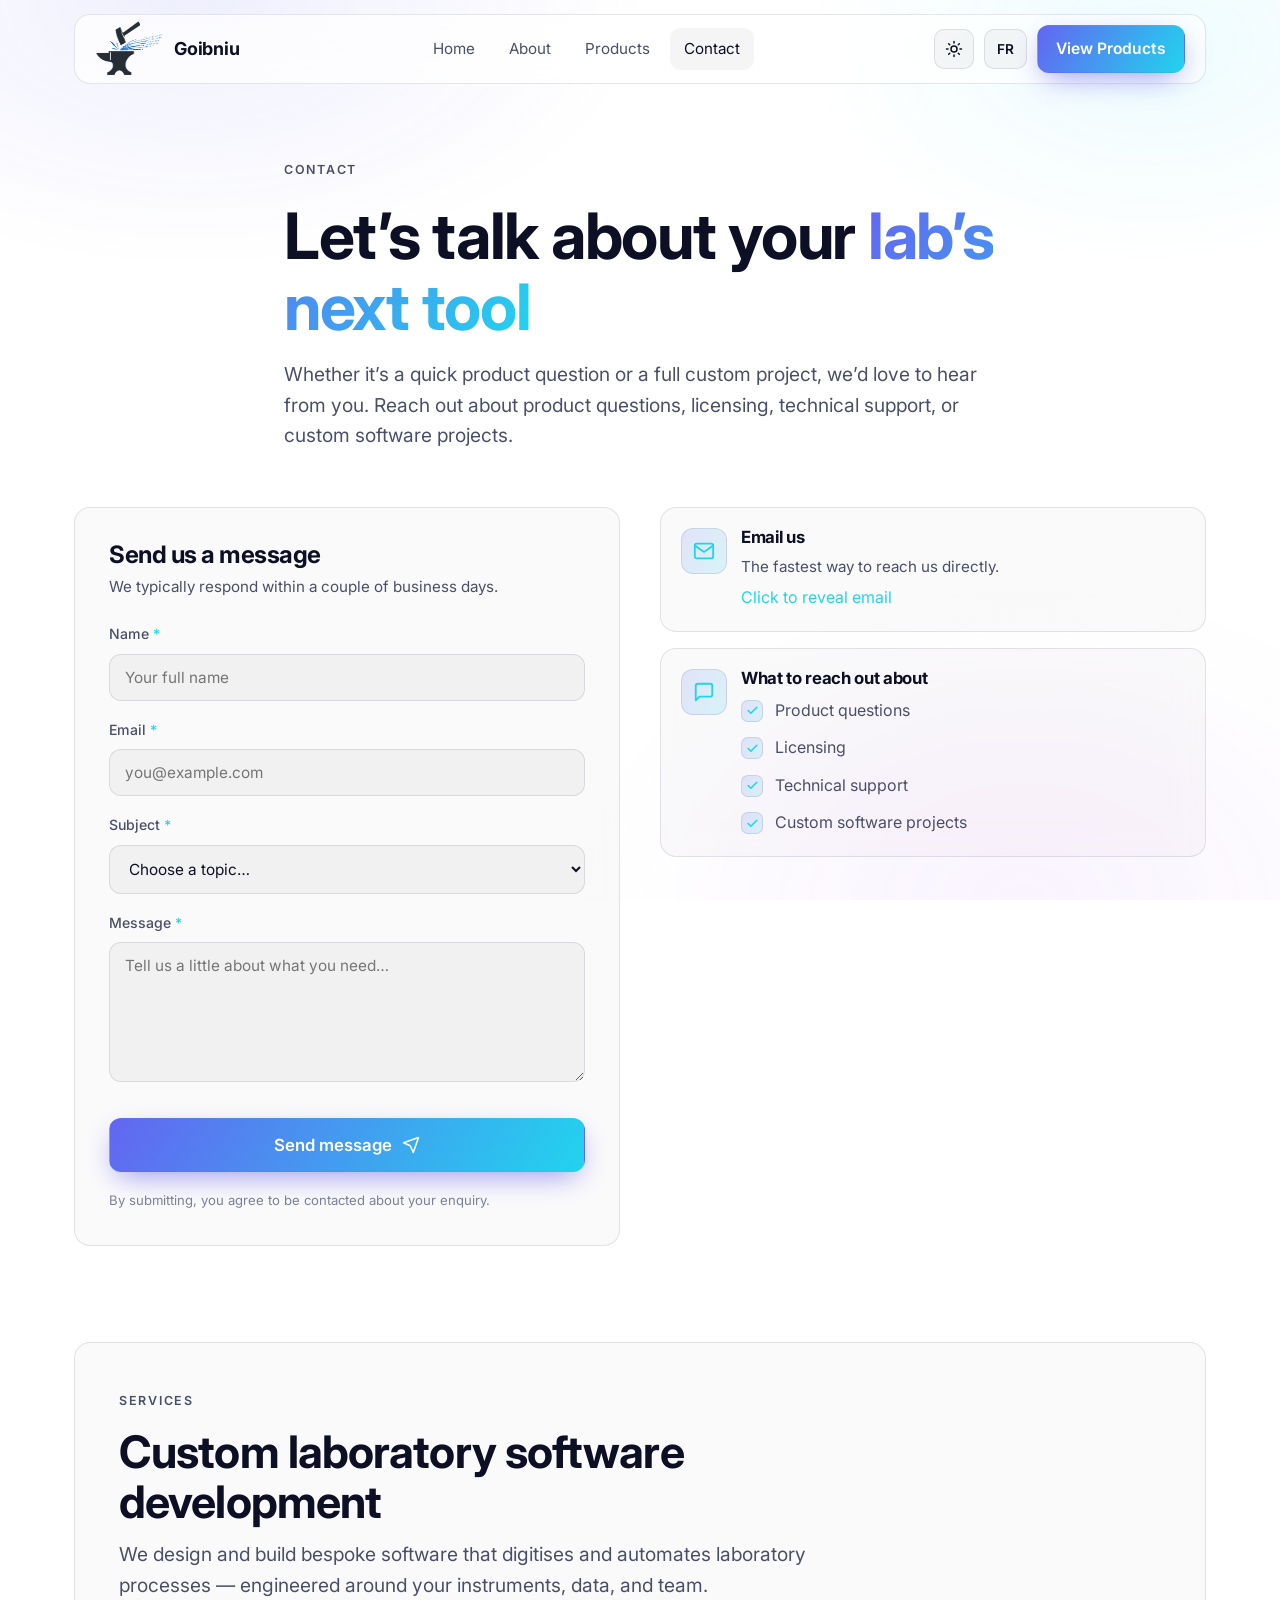
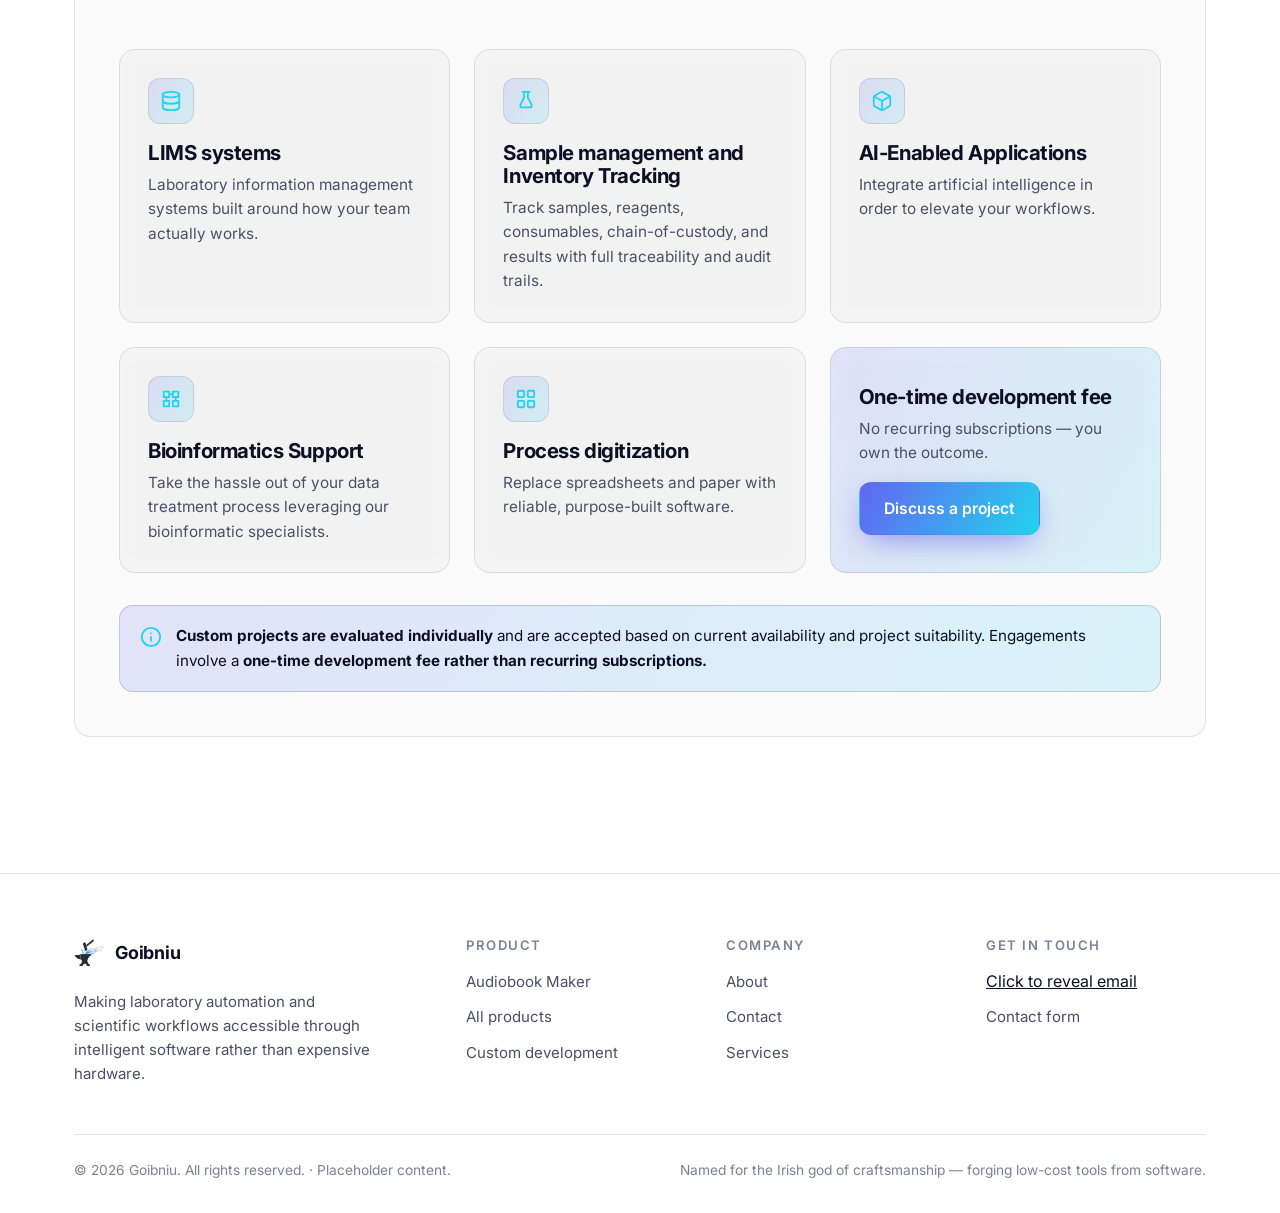
==== commit 61d43222: "captcha" ====
--- a/contact.html
+++ b/contact.html
@@ -72,7 +72,6 @@
             <h2 style="font-size:1.5rem;margin-bottom:6px">Send us a message</h2>
             <p class="muted" style="margin-bottom:24px;font-size:.95rem">We typically respond within a couple of business days.</p>
             <form class="form-grid" data-contact-form novalidate>
-              <!-- Get a free access key at https://web3forms.com and paste it below -->
               <input type="hidden" name="access_key" value="51d391f5-1094-491f-82f8-a4ade3b800b3" />
               <input type="checkbox" name="botcheck" style="display:none" tabindex="-1" autocomplete="off" />
               <div class="field">
@@ -98,6 +97,7 @@
                 <label for="message">Message <span class="req">*</span></label>
                 <textarea id="message" name="message" placeholder="Tell us a little about what you need…" required></textarea>
               </div>
+              <div class="h-captcha" data-captcha="true"></div>
               <button type="submit" class="btn btn-primary btn-lg btn-block">
                 Send message
                 <svg viewBox="0 0 24 24" fill="none" stroke="currentColor" stroke-width="2" stroke-linecap="round" stroke-linejoin="round"><path d="m22 2-7 20-4-9-9-4 20-7z"/></svg>
@@ -115,7 +115,7 @@
                 <div>
                   <h3 style="font-size:1.05rem">Email us</h3>
                   <p class="muted" style="font-size:.95rem;margin-bottom:6px">The fastest way to reach us directly.</p>
-                  <button type="button" data-reveal-email data-eu="damianjmagill" data-ed="gmail.com" style="color:var(--cyan);font-weight:600;background:none;border:none;padding:0;cursor:pointer;font:inherit">Click to reveal email</button>
+                  <button type="button" data-reveal-email data-eu="goibniu.software" data-ed="gmail.com" style="color:var(--cyan);font-weight:600;background:none;border:none;padding:0;cursor:pointer;font:inherit">Click to reveal email</button>
                 </div>
               </div>
               <div class="card contact-card">
@@ -234,5 +234,22 @@
   <script src="assets/js/main.js"></script>
   <script src= "assets/js/i18n.fr.js"></script>
   <script src="assets/js/i18n.js"></script>
+  <script src="https://web3forms.com/client/script.js" async defer></script> <!-- captcha -->
+  <script>
+      const form = document.querySelector('[data-contact-form]');
+
+      form.addEventListener('submit', function(e) {
+
+      const captcha = form.querySelector(
+          'textarea[name="h-captcha-response"]'
+      );
+
+      if (!captcha || !captcha.value) {
+          e.preventDefault();
+          alert("Please complete the CAPTCHA.");
+          return;
+      }
+      });
+</script>
 </body>
 </html>
--- a/assets/css/styles.css
+++ b/assets/css/styles.css
@@ -520,3 +520,189 @@
   .legal-nav-item { white-space: nowrap; }
   .legal-content { padding: 28px; }
 }
+
+
+/* =========================================================================
+   Goibniu — Mobile & responsive enhancements
+   -------------------------------------------------------------------------
+   ADDITIVE ONLY. Does not modify or remove any existing rule in styles.css.
+   Paste at the END of assets/css/styles.css, OR load as a separate file
+   AFTER styles.css.
+   ========================================================================= */
+
+/* ---- Belt-and-braces: never allow sideways scroll on phones ---- */
+html, body { max-width: 100%; overflow-x: hidden; }
+img, svg, video, canvas, iframe { max-width: 100%; height: auto; }
+
+/* =========================================================================
+   NAV "View Products" CTA — icon-only on mobile
+   Root cause: the button label is wider than the compact tap target on
+   phones, so the text spills. Below, on <=720px we hide the label and paint
+   a "products" (grid) SVG icon in its place — no HTML change required.
+
+   NOTE ON THE SELECTOR:
+   This targets the nav's primary button. If your "View Products" button in
+   the header uses a different class, add the hook class `nav-cta` to it, e.g.
+       <a href="products.html" class="btn btn-primary nav-cta">View Products</a>
+   The rules below match BOTH `.nav .btn-primary` and `.nav .nav-cta`.
+   ========================================================================= */
+@media (max-width: 720px) {
+  .nav .btn-primary,
+  .nav .nav-cta {
+    width: 40px;
+    height: 40px;
+    padding: 0;
+    font-size: 0;                 /* hide the text label */
+    border-radius: 10px;
+    flex: none;
+    display: inline-grid;
+    place-items: center;
+    overflow: hidden;
+  }
+
+  /* Paint the products icon via a mask so it uses the button's text colour */
+  .nav .btn-primary::before,
+  .nav .nav-cta::before {
+    content: "";
+    width: 18px;
+    height: 18px;
+    background: currentColor;
+    -webkit-mask: var(--nav-cta-icon) center / contain no-repeat;
+            mask: var(--nav-cta-icon) center / contain no-repeat;
+  }
+
+  /* Hide any inline SVG the button may already contain (avoid double icons) */
+  .nav .btn-primary > svg,
+  .nav .nav-cta > svg { display: none; }
+}
+
+/* Grid/products glyph as a data-URI (defined once, used by the mask above) */
+:root {
+  --nav-cta-icon: url("data:image/svg+xml;utf8,\
+<svg xmlns='http://www.w3.org/2000/svg' viewBox='0 0 24 24' fill='none' \
+stroke='black' stroke-width='2' stroke-linecap='round' stroke-linejoin='round'>\
+<rect x='3' y='3' width='7' height='7' rx='1'/>\
+<rect x='14' y='3' width='7' height='7' rx='1'/>\
+<rect x='14' y='14' width='7' height='7' rx='1'/>\
+<rect x='3' y='14' width='7' height='7' rx='1'/></svg>");
+}
+
+/* =========================================================================
+   HEADER / NAV — portrait-mode fit
+   ========================================================================= */
+@media (max-width: 720px) {
+  .nav-wrap { max-width: 100%; }
+
+  .nav {
+    gap: 10px;
+    padding: 0 12px;
+    flex-wrap: nowrap;
+    min-width: 0;
+  }
+
+  .brand {
+    min-width: 0;
+    flex: 1 1 auto;
+    overflow: hidden;
+    white-space: nowrap;
+    text-overflow: ellipsis;
+  }
+  .brand img { flex: none; }
+
+  .nav-actions {
+    flex: none;
+    gap: 6px;
+    margin-left: auto;
+  }
+
+  .nav-actions .icon-btn,
+  .nav-toggle {
+    flex: none;
+    width: 40px;
+    height: 40px;
+    padding: 0;
+  }
+
+  .nav-actions [data-lang-toggle] {
+    width: auto;
+    min-width: 40px;
+    padding: 0 10px;
+  }
+
+  .mobile-menu { max-width: 100%; }
+}
+
+/* Very narrow phones: collapse the "Goibniu" wordmark, keep the logo mark */
+@media (max-width: 400px) {
+  .nav { padding: 0 10px; }
+  .brand { font-size: 0; gap: 0; }
+  .brand img { width: 44px; height: 40px; }
+  .nav-actions { gap: 5px; }
+}
+
+/* =========================================================================
+   Tablets & large phones — up to 980px
+   ========================================================================= */
+@media (max-width: 980px) {
+  .section          { padding: 80px 0; }
+  .hero             { padding: 64px 0 56px; }
+  .cta-band         { padding: 56px 24px; }
+  .product .p-info  { padding: 32px; }
+  .product .p-media { padding: 28px; }
+}
+
+/* =========================================================================
+   Phones — up to 720px
+   ========================================================================= */
+@media (max-width: 720px) {
+  .container      { padding-inline: 18px; }
+  .section        { padding: 56px 0; }
+  .section-sm     { padding: 44px 0; }
+  .section-head   { margin-bottom: 32px; }
+
+  .brand          { font-size: 1rem; }
+  .brand img      { width: 48px; height: 42px; }
+
+  .hero             { padding: 48px 0 44px; }
+  .hero h1          { margin: 16px 0; }
+  .hero-cta         { gap: 10px; }
+  .hero-cta .btn    { width: 100%; }
+  .hero-meta        { gap: 18px; }
+  .hero-meta strong { font-size: 1.3rem; }
+  .hero-visual      { margin-top: 40px; }
+
+  .card               { padding: 22px; }
+  .product .p-info    { padding: 26px; }
+  .product .p-info h3 { font-size: 1.45rem; }
+
+  .cta-band                { padding: 44px 20px; }
+  .cta-band .hero-cta .btn { width: 100%; }
+
+  .legal-doc table {
+    display: block;
+    width: 100%;
+    overflow-x: auto;
+    -webkit-overflow-scrolling: touch;
+  }
+
+  .footer         { padding: 48px 0 28px; }
+  .footer-bottom  { flex-direction: column; gap: 8px; text-align: center; }
+}
+
+/* Note: the .hero-cta .btn { width:100% } rule above targets buttons INSIDE
+   the hero section only, so it will not stretch the nav CTA icon button. */
+
+/* =========================================================================
+   Small phones — up to 480px
+   ========================================================================= */
+@media (max-width: 480px) {
+  .container   { padding-inline: 14px; }
+  h1           { font-size: clamp(2rem, 8.5vw, 2.6rem); }
+  .spec-grid   { grid-template-columns: 1fr; }
+  .btn-lg      { padding: 14px 22px; font-size: 1rem; }
+  .icon-btn    { width: 38px; height: 38px; }
+  .mock-main       { padding: 18px; }
+  .product .p-info { padding: 20px; }
+  .legal-content   { padding: 20px; }
+  .cta-band        { padding: 36px 16px; }
+}
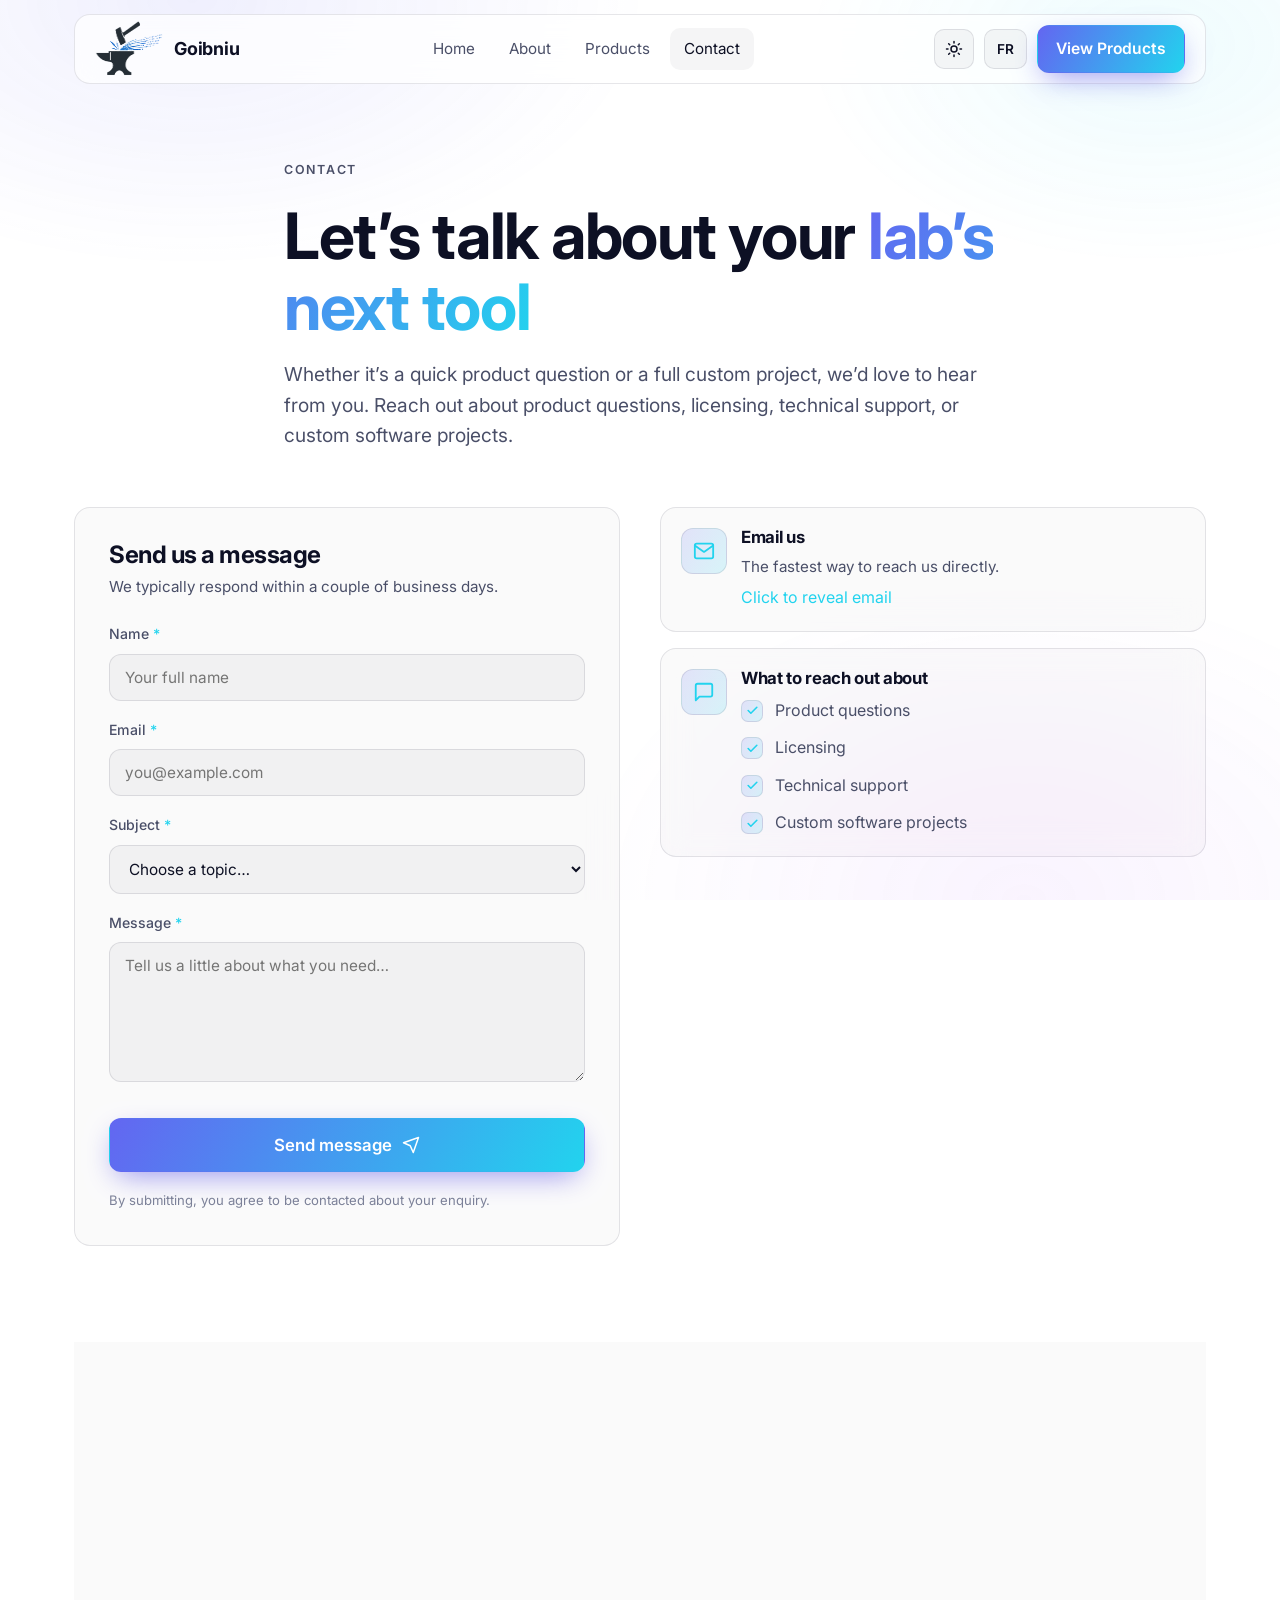
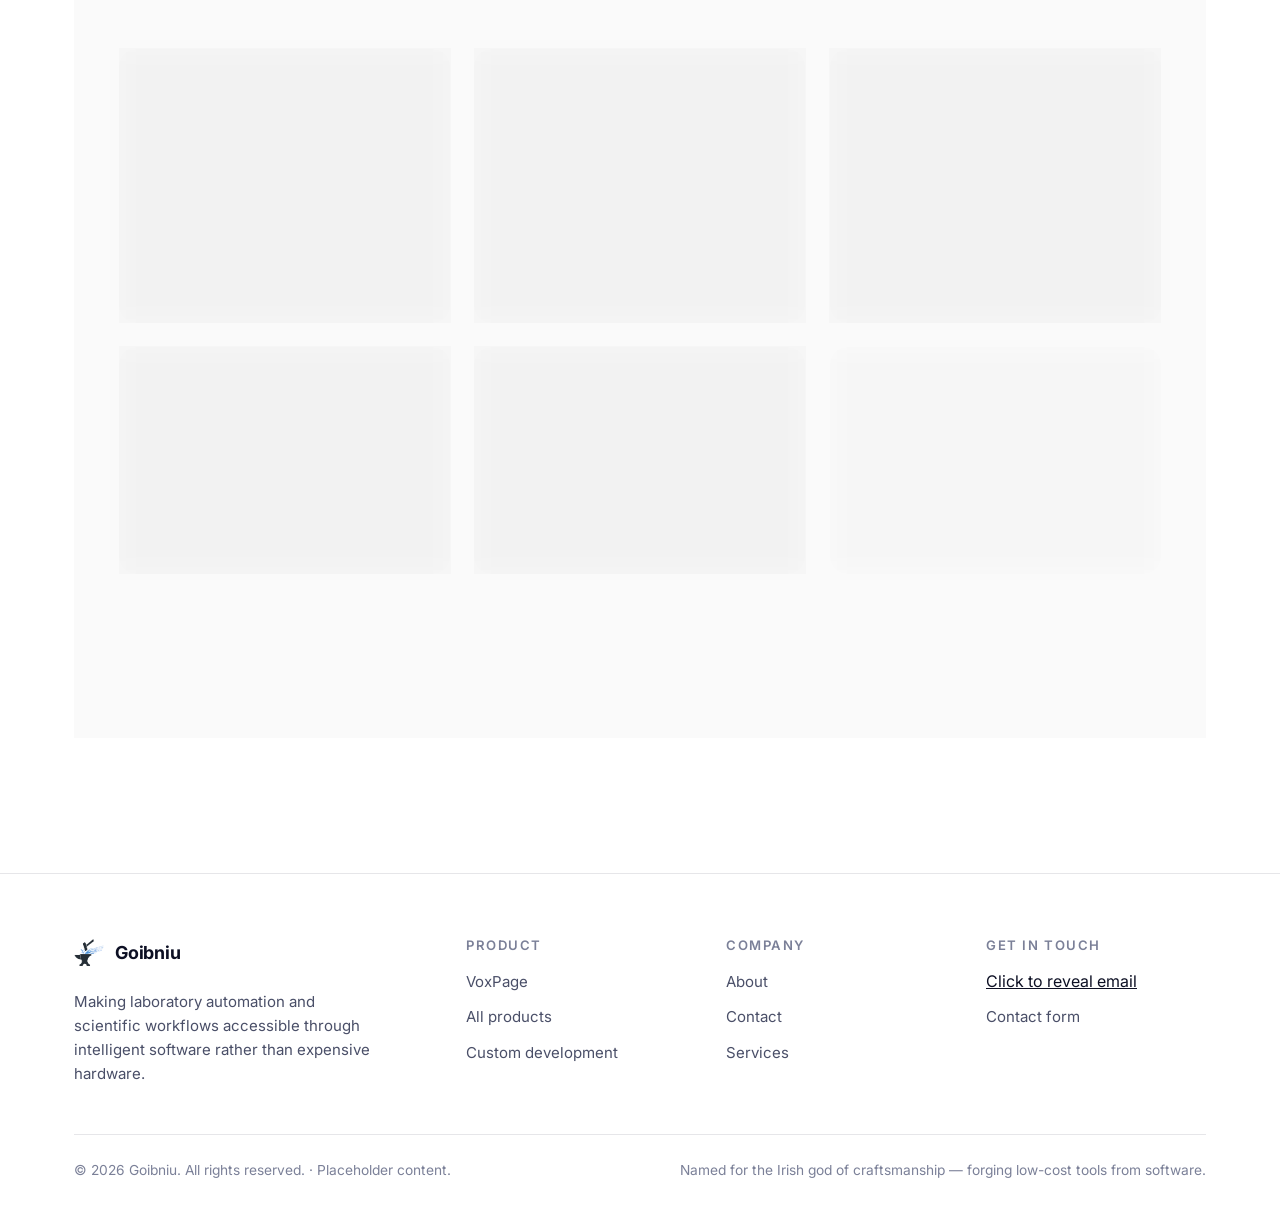
==== commit f5851b40: "Update" ====
--- a/contact.html
+++ b/contact.html
@@ -202,7 +202,7 @@
         <div>
           <h4>Product</h4>
           <ul>
-            <li><a href="products.html#audiobook-maker">Audiobook Maker</a></li>
+            <li><a href="products.html#audiobook-maker">VoxPage</a></li>
             <li><a href="products.html">All products</a></li>
             <li><a href="contact.html#custom">Custom development</a></li>
           </ul>
@@ -231,25 +231,8 @@
   </footer>
 
   <script src="assets/js/main.js"></script>
-  <script src="assets/js/main.js"></script>
   <script src= "assets/js/i18n.fr.js"></script>
   <script src="assets/js/i18n.js"></script>
   <script src="https://web3forms.com/client/script.js" async defer></script> <!-- captcha -->
-  <script>
-      const form = document.querySelector('[data-contact-form]');
-
-      form.addEventListener('submit', function(e) {
-
-      const captcha = form.querySelector(
-          'textarea[name="h-captcha-response"]'
-      );
-
-      if (!captcha || !captcha.value) {
-          e.preventDefault();
-          alert("Please complete the CAPTCHA.");
-          return;
-      }
-      });
-</script>
 </body>
 </html>
--- a/assets/css/styles.css
+++ b/assets/css/styles.css
@@ -283,7 +283,7 @@
   position: relative; border-radius: var(--radius); overflow: hidden;
   border: 1px solid var(--border-strong); background:
     linear-gradient(135deg, rgba(99,102,241,.12), rgba(34,211,238,.08)), var(--bg-2);
-  aspect-ratio: 16 / 10; display: grid; place-items: center;
+  aspect-ratio: 18 / 10; display: grid; place-items: center;
 }
 .img-ph .ph-label {
   position: absolute; top: 12px; left: 12px; font-size: 0.7rem; letter-spacing: .1em; text-transform: uppercase;
